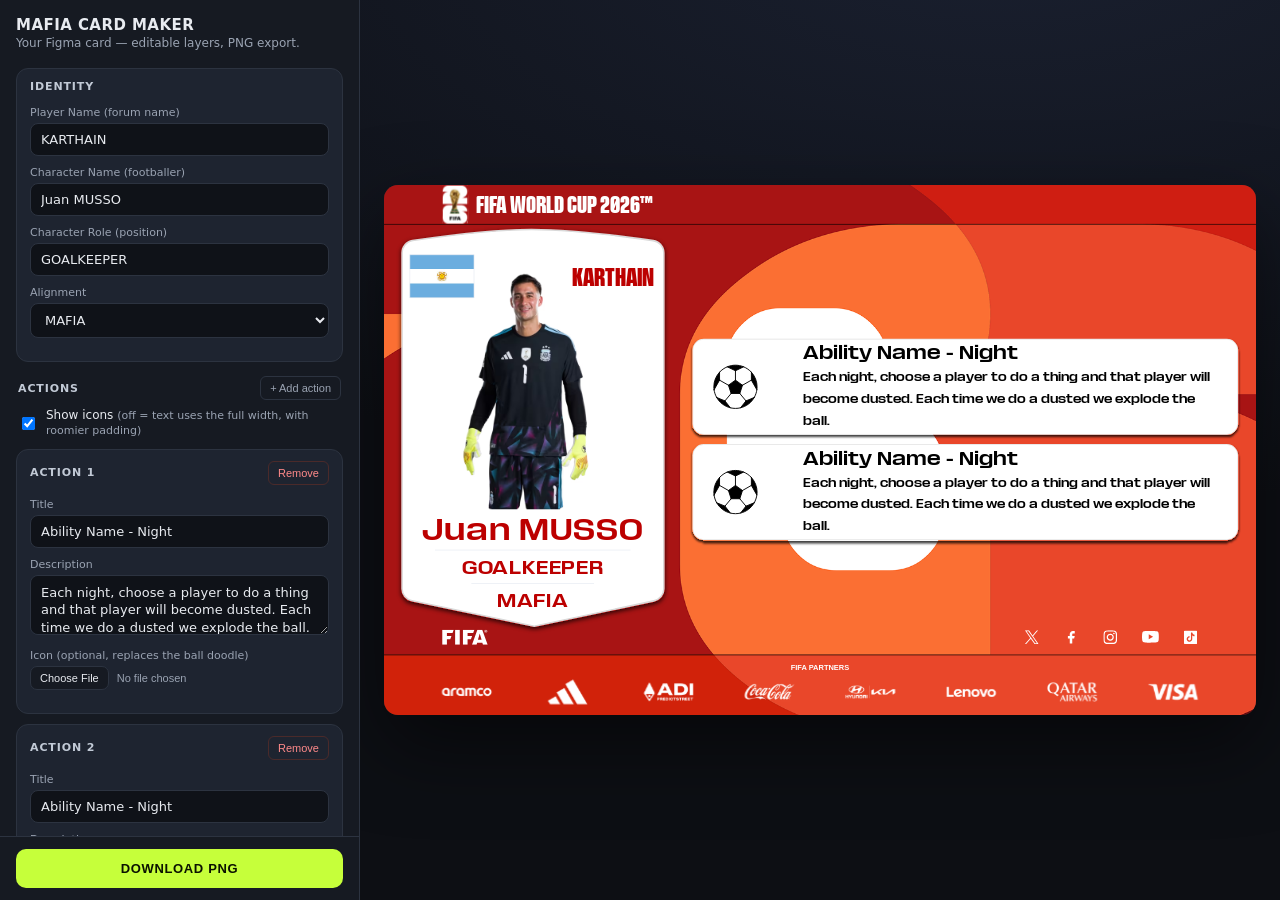
==== cardmaker.html @ c76b9657 "Add a "Show icons" toggle for actions, with roomier no-icon padding Actions can now be switched (all" ====
<!DOCTYPE html>
<html lang="en">
<head>
<meta charset="utf-8">
<meta name="viewport" content="width=device-width, initial-scale=1">
<title>Mafia Card Maker — SVG</title>
<style>
:root{
  --bg:#0d0f14; --panel:#161a22; --panel2:#1e2430; --line:#2c3340;
  --ink:#e8ebf0; --mut:#9aa3b2; --field:#0f1218; --lime:#c6ff3a;
}
*{box-sizing:border-box}
html,body{margin:0;height:100%}
body{background:var(--bg);color:var(--ink);font-family:system-ui,Segoe UI,Roboto,sans-serif;
  display:grid;grid-template-columns:360px 1fr;height:100vh;overflow:hidden}

/* ---- controls ---- */
.controls{background:var(--panel);border-right:1px solid var(--line);display:flex;flex-direction:column;height:100vh;min-height:0}
.cHead{flex:none;padding:16px 16px 8px}
.cHead h2{font-weight:800;font-size:15px;letter-spacing:.03em;text-transform:uppercase;margin:0 0 2px}
.cHead .sub{color:var(--mut);font-size:12px;margin:0}
.cBody{flex:1;min-height:0;overflow-y:auto;padding:10px 16px 18px}
.cFoot{flex:none;padding:12px 16px;border-top:1px solid var(--line);background:var(--panel)}

.grp{border:1px solid var(--line);border-radius:12px;margin:0 0 10px;background:var(--panel2);overflow:hidden}
.grp summary{list-style:none;cursor:pointer;padding:11px 13px;display:flex;align-items:center;justify-content:space-between;
  font-weight:800;font-size:11px;letter-spacing:.08em;text-transform:uppercase;color:#c2cad6;user-select:none}
.grp summary::-webkit-details-marker{display:none}
.grp .gb{padding:2px 13px 13px}
label.f{display:block;margin:0 0 10px}
label.f>span{display:block;font-size:11px;color:var(--mut);margin:0 0 4px}
input[type=text],textarea,select{width:100%;background:var(--field);border:1px solid var(--line);color:var(--ink);
  border-radius:8px;padding:8px 10px;font:inherit;font-size:13px;outline:none}
input:focus,textarea:focus,select:focus{border-color:#4a5568}
textarea{resize:vertical;min-height:60px;line-height:1.35}
input[type=file]{font-size:11px;color:var(--mut);width:100%}
input[type=file]::file-selector-button{background:var(--panel);border:1px solid var(--line);color:var(--ink);
  border-radius:7px;padding:5px 9px;margin-right:8px;cursor:pointer;font-size:11px}
.mini{font-size:11px;color:var(--mut);background:none;border:1px solid var(--line);border-radius:6px;padding:5px 9px;cursor:pointer}
.mini[disabled]{opacity:.45;cursor:default}
.mini.danger{color:#ff8a8a;border-color:#4a2a2a}
.btn{display:block;width:100%;border:0;border-radius:10px;padding:12px;font-weight:800;
  font-size:13px;letter-spacing:.05em;text-transform:uppercase;cursor:pointer;background:var(--lime);color:#0b1200}
.btn:active{transform:translateY(1px)}
.hint{font-size:11px;color:var(--mut);margin:8px 2px 0;line-height:1.4}
.secHead{display:flex;align-items:center;justify-content:space-between;margin:14px 2px 8px;
  font-weight:800;font-size:11px;letter-spacing:.08em;text-transform:uppercase;color:#c2cad6}
.toggleRow{display:flex;align-items:center;gap:8px;margin:0 2px 10px;font-size:12px;color:var(--ink);cursor:pointer}
.toggleRow input{width:auto}
.abcard{border:1px solid var(--line);border-radius:10px;padding:11px;margin:0 0 10px;background:#1a202b}
.abcard b{display:block;font-size:12px;color:#c9d2e0;margin:0 0 8px}

/* ---- stage ---- */
.stageWrap{position:relative;overflow:auto;display:flex;align-items:center;justify-content:center;padding:24px;
  background:radial-gradient(1200px 600px at 70% -10%,#1a2030,transparent),var(--bg)}
#stage{width:100%;max-width:1180px}
#stage svg{width:100%;height:auto;display:block;border-radius:14px;box-shadow:0 30px 80px rgba(0,0,0,.5)}
</style>
</head>
<body>

<div class="controls">
  <div class="cHead">
    <h2>Mafia Card Maker</h2>
    <p class="sub">Your Figma card — editable layers, PNG export.</p>
  </div>
  <div class="cBody">

    <details class="grp" open>
      <summary>Identity</summary>
      <div class="gb">
        <label class="f"><span>Player Name (forum name)</span><input type="text" data-text="Player Name"></label>
        <label class="f"><span>Character Name (footballer)</span><input type="text" data-text="Character Name"></label>
        <label class="f"><span>Character Role (position)</span><input type="text" data-text="Character Role"></label>
        <label class="f"><span>Alignment</span>
          <select id="alignmentSelect" data-text="Player Alignment">
            <option>TOWN</option><option>MAFIA</option><option>THIRD PARTY</option>
          </select>
        </label>
      </div>
    </details>

    <div class="secHead">
      <span>Actions</span>
      <button type="button" class="mini" id="addAbilityBtn">+ Add action</button>
    </div>
    <label class="toggleRow">
      <input type="checkbox" id="showIconsToggle" checked>
      <span>Show icons <span class="hint" style="margin:0">(off = text uses the full width, with roomier padding)</span></span>
    </label>
    <div id="abilitiesControls"></div>

    <details class="grp" open>
      <summary>Images</summary>
      <div class="gb">
        <label class="f"><span>Country</span>
          <select id="countrySelect">
            <option value="">Other (custom)</option>
          </select>
        </label>
        <label class="f"><span>Player (optional autofill)</span>
          <select id="playerSelect">
            <option value="">— Custom / type your own —</option>
          </select>
        </label>
        <label class="f"><span>Character photo</span><input type="file" accept="image/*" data-img="Character Image"></label>
        <label class="f"><span>Flag photo</span><input type="file" accept="image/*" id="flagUpload"></label>
        <p class="hint">Pick a country to set the flag, then optionally pick a player to auto-fill their name, role,
          and photo — everything stays editable after, and uploading a photo always overrides the auto-filled one.
          Pick "Other (custom)" to leave the flag/photo alone and just type your own name/role.</p>
      </div>
    </details>

  </div>
  <div class="cFoot">
    <button class="btn" id="download">Download PNG</button>
  </div>
</div>

<div class="stageWrap">
  <div id="stage"><svg width="1400" height="852" viewBox="0 0 1400 852" fill="none" xmlns="http://www.w3.org/2000/svg" xmlns:xlink="http://www.w3.org/1999/xlink">
<style>
@font-face{font-family:'FWC2026';font-style:normal;font-weight:400;font-display:block;src:url([data-uri]) format('truetype');}
@font-face{font-family:'FWC2026';font-style:normal;font-weight:700;font-display:block;src:url([data-uri]) format('truetype');}
@font-face{font-family:'FWC2026';font-style:normal;font-weight:900;font-display:block;src:url([data-uri]) format('truetype');}
@font-face{font-family:'FWC2026 Normal';font-style:normal;font-weight:900;font-display:block;src:url([data-uri]) format('truetype');}
@font-face{font-family:'FWC2026 Cond';font-style:normal;font-weight:500;font-display:block;src:url([data-uri]) format('truetype');}
@font-face{font-family:'FWC2026 Cond';font-style:normal;font-weight:700;font-display:block;src:url([data-uri]) format('truetype');}
@font-face{font-family:'FWC2026 Cond';font-style:normal;font-weight:900;font-display:block;src:url([data-uri]) format('truetype');}
</style>
<rect width="1400" height="852" fill="#2C2C2C"/>
<g id="Card">
<image id="BG (mafia)" data-name="BG (Mafia).png" x="0" y="0" width="1400" height="853" preserveAspectRatio="xMidYMid slice" xlink:href="[data-uri]"/>
<image id="BG (town)" data-name="BG (Town).png" x="0" y="0" width="1400" height="853" preserveAspectRatio="xMidYMid slice" style="display:none" xlink:href="[data-uri]"/>
<image id="BG (3p)" data-name="BG (3P).png" x="0" y="0" width="1400" height="853" preserveAspectRatio="xMidYMid slice" style="display:none" xlink:href="[data-uri]"/>
<g id="FIFA + Socials Strip">
<g id="Link &#226;&#134;&#146; SVG" clip-path="url(#clip0_0_1)">
<path id="Vector" d="M162.496 718.695C162.783 718.822 163.096 718.886 163.425 718.886C163.754 718.886 164.068 718.822 164.354 718.695C164.646 718.568 164.896 718.398 165.114 718.18C165.331 717.962 165.507 717.707 165.629 717.421C165.751 717.134 165.814 716.821 165.814 716.492C165.814 716.162 165.756 715.849 165.629 715.562C165.501 715.27 165.331 715.021 165.114 714.803C164.896 714.585 164.641 714.416 164.354 714.288C164.068 714.166 163.754 714.102 163.425 714.102C163.096 714.102 162.783 714.161 162.496 714.288C162.204 714.416 161.955 714.585 161.737 714.803C161.519 715.021 161.349 715.276 161.222 715.562C161.094 715.849 161.031 716.162 161.031 716.492C161.031 716.821 161.094 717.129 161.222 717.421C161.349 717.713 161.519 717.962 161.737 718.18C161.955 718.398 162.209 718.568 162.496 718.695ZM164.131 718.281C163.914 718.376 163.675 718.424 163.425 718.424C163.17 718.424 162.937 718.376 162.719 718.281C162.501 718.191 162.31 718.053 162.146 717.883C161.981 717.713 161.854 717.506 161.758 717.272C161.663 717.038 161.615 716.778 161.615 716.502C161.615 716.226 161.663 715.966 161.758 715.732C161.854 715.499 161.981 715.292 162.146 715.122C162.31 714.952 162.501 714.819 162.719 714.724C162.937 714.628 163.17 714.58 163.425 714.58C163.68 714.58 163.914 714.628 164.131 714.724C164.349 714.814 164.54 714.952 164.705 715.122C164.869 715.292 164.997 715.499 165.092 715.732C165.188 715.966 165.236 716.226 165.236 716.502C165.236 716.778 165.188 717.038 165.092 717.272C164.997 717.506 164.869 717.713 164.705 717.883C164.54 718.053 164.349 718.185 164.131 718.281ZM163.51 715.132H162.507V717.84H163.011V716.677H163.314L164.015 717.84H164.53L163.802 716.656C164.025 716.63 164.2 716.566 164.323 716.449C164.445 716.332 164.508 716.157 164.508 715.923C164.508 715.637 164.423 715.435 164.254 715.313C164.084 715.191 163.834 715.132 163.51 715.132ZM163.017 716.29H163.457C163.531 716.29 163.6 716.29 163.67 716.279C163.733 716.269 163.792 716.253 163.845 716.226C163.898 716.2 163.935 716.162 163.967 716.109C163.999 716.056 164.015 715.982 164.015 715.892C164.015 715.812 163.999 715.748 163.967 715.7C163.935 715.653 163.893 715.616 163.839 715.589C163.786 715.562 163.728 715.546 163.664 715.536C163.6 715.525 163.537 715.525 163.468 715.525H163.017V716.29ZM121.63 714.108H114.191V738H121.63V714.108ZM93.5693 714.108V738H101.008V729.372H106.36L108.26 724.148H101.008V719.311H110.018L111.919 714.108H93.5693ZM126.743 738V714.108H145.092L143.196 719.311H134.181V724.148H141.439L139.533 729.372H134.181V738H126.743ZM166.383 738H158.875L157.904 734.793H149.499L148.57 738H141.248L149.95 714.108H157.681L166.383 738ZM156.672 730.2L153.698 720.245L150.826 730.2H156.672Z" fill="white"/>
</g>
<g id="Link &#226;&#134;&#146; SVG_2" clip-path="url(#clip1_0_1)">
<g id="surface1">
<path id="Vector_2" d="M1042.09 724.312L1050.28 715H1048.34L1041.23 723.086L1035.55 715H1029L1037.59 727.227L1029 736.988H1030.94L1038.45 728.453L1044.45 736.988H1051L1042.09 724.312ZM1039.43 727.332L1038.56 726.117L1031.64 716.43H1034.62L1040.21 724.246L1041.08 725.465L1048.34 735.625H1045.36L1039.43 727.332Z" fill="white"/>
</g>
</g>
<g id="Link &#226;&#134;&#146; SVG_3">
<path id="Vector_3" d="M1109 716H1106C1104.67 716 1103.4 716.527 1102.46 717.464C1101.53 718.402 1101 719.674 1101 721V724H1098V728H1101V736H1105V728H1108L1109 724H1105V721C1105 720.735 1105.11 720.48 1105.29 720.293C1105.48 720.105 1105.73 720 1106 720H1109V716Z" fill="white"/>
</g>
<g id="Link &#226;&#134;&#146; SVG_4" clip-path="url(#clip2_0_1)">
<path id="Vector_4" d="M1166 716.981C1168.94 716.981 1169.28 716.992 1170.44 717.045C1171.52 717.094 1172.1 717.273 1172.49 717.424C1172.97 717.6 1173.4 717.881 1173.75 718.247C1174.12 718.602 1174.4 719.034 1174.58 719.513C1174.73 719.901 1174.91 720.483 1174.96 721.556C1175.01 722.716 1175.02 723.063 1175.02 726.001C1175.02 728.938 1175.01 729.285 1174.96 730.446C1174.91 731.518 1174.73 732.101 1174.58 732.488C1174.39 732.962 1174.11 733.393 1173.75 733.753C1173.39 734.112 1172.96 734.393 1172.49 734.576C1172.1 734.726 1171.52 734.905 1170.45 734.954C1169.29 735.007 1168.94 735.019 1166 735.019C1163.06 735.019 1162.72 735.007 1161.56 734.954C1160.48 734.905 1159.9 734.726 1159.51 734.576C1159.04 734.4 1158.6 734.118 1158.25 733.753C1157.88 733.398 1157.6 732.965 1157.42 732.486C1157.27 732.099 1157.1 731.516 1157.05 730.444C1156.99 729.284 1156.98 728.936 1156.98 725.999C1156.98 723.062 1156.99 722.714 1157.05 721.554C1157.1 720.481 1157.27 719.899 1157.42 719.511C1157.6 719.033 1157.88 718.6 1158.25 718.245C1158.6 717.879 1159.04 717.598 1159.51 717.422C1159.9 717.271 1160.48 717.092 1161.56 717.043C1162.72 716.99 1163.06 716.979 1166 716.979L1166 716.981ZM1166 714.997C1163.01 714.997 1162.64 715.01 1161.47 715.063C1160.29 715.117 1159.49 715.304 1158.8 715.576C1158.06 715.852 1157.4 716.285 1156.85 716.845C1156.29 717.395 1155.85 718.06 1155.58 718.794C1155.31 719.493 1155.12 720.294 1155.07 721.464C1155.01 722.635 1155 723.011 1155 725.999C1155 728.986 1155.01 729.361 1155.07 730.534C1155.12 731.708 1155.31 732.505 1155.58 733.204C1155.85 733.937 1156.29 734.602 1156.85 735.152C1157.4 735.712 1158.06 736.145 1158.8 736.421C1159.49 736.693 1160.29 736.879 1161.47 736.932C1162.64 736.986 1163.01 736.999 1166 736.999C1168.99 736.999 1169.36 736.986 1170.54 736.932C1171.71 736.879 1172.51 736.693 1173.2 736.421C1173.94 736.139 1174.6 735.707 1175.15 735.152C1175.71 734.598 1176.14 733.935 1176.42 733.204C1176.69 732.505 1176.88 731.704 1176.93 730.533C1176.99 729.363 1177 728.986 1177 725.998C1177 723.01 1176.99 722.636 1176.93 721.463C1176.88 720.289 1176.69 719.493 1176.42 718.794C1176.15 718.06 1175.71 717.395 1175.15 716.846C1174.6 716.286 1173.94 715.853 1173.2 715.576C1172.51 715.304 1171.71 715.118 1170.53 715.065C1169.36 715.012 1168.99 714.999 1166 714.999L1166 714.997Z" fill="white"/>
<path id="Vector_5" d="M1166 720.351C1164.88 720.351 1163.79 720.682 1162.86 721.303C1161.93 721.924 1161.21 722.806 1160.78 723.838C1160.35 724.87 1160.24 726.006 1160.46 727.102C1160.68 728.197 1161.22 729.204 1162.01 729.994C1162.8 730.784 1163.8 731.321 1164.9 731.54C1165.99 731.757 1167.13 731.646 1168.16 731.218C1169.19 730.791 1170.08 730.067 1170.7 729.138C1171.32 728.209 1171.65 727.117 1171.65 726C1171.65 725.258 1171.5 724.523 1171.22 723.838C1170.93 723.153 1170.52 722.53 1169.99 722.005C1169.47 721.481 1168.85 721.065 1168.16 720.781C1167.48 720.497 1166.74 720.351 1166 720.351ZM1166 729.667C1165.27 729.667 1164.56 729.452 1163.96 729.049C1163.36 728.646 1162.89 728.073 1162.61 727.403C1162.33 726.733 1162.26 725.996 1162.4 725.284C1162.54 724.572 1162.89 723.919 1163.41 723.406C1163.92 722.893 1164.57 722.544 1165.28 722.402C1166 722.261 1166.73 722.333 1167.4 722.611C1168.07 722.889 1168.65 723.359 1169.05 723.962C1169.45 724.565 1169.67 725.274 1169.67 726C1169.67 726.972 1169.28 727.905 1168.59 728.593C1167.91 729.281 1166.97 729.667 1166 729.667Z" fill="white"/>
<path id="Vector_6" d="M1171.87 721.447C1172.6 721.447 1173.19 720.856 1173.19 720.127C1173.19 719.398 1172.6 718.807 1171.87 718.807C1171.14 718.807 1170.55 719.398 1170.55 720.127C1170.55 720.856 1171.14 721.447 1171.87 721.447Z" fill="white"/>
</g>
<g id="Link &#226;&#134;&#146; SVG_5">
<path id="Vector_7" d="M1230.59 715.873H1230.74C1232.12 715.878 1239.15 715.929 1241.05 716.439C1241.62 716.594 1242.14 716.897 1242.56 717.318C1242.98 717.738 1243.28 718.261 1243.43 718.835C1243.61 719.476 1243.72 720.325 1243.81 721.201L1243.82 721.376L1243.86 721.815L1243.87 721.991C1243.98 723.533 1244 724.977 1244 725.293V725.42C1244 725.747 1243.98 727.289 1243.86 728.896L1243.85 729.073L1243.83 729.248C1243.75 730.214 1243.62 731.172 1243.43 731.878C1243.28 732.451 1242.98 732.975 1242.56 733.395C1242.14 733.816 1241.62 734.119 1241.05 734.274C1239.09 734.8 1231.65 734.837 1230.62 734.839H1230.38C1229.86 734.839 1227.7 734.829 1225.44 734.751L1225.15 734.741L1225.01 734.735L1224.72 734.723L1224.43 734.711C1222.56 734.628 1220.77 734.495 1219.95 734.272C1219.38 734.117 1218.85 733.814 1218.44 733.394C1218.02 732.974 1217.72 732.451 1217.56 731.878C1217.37 731.174 1217.25 730.214 1217.17 729.248L1217.15 729.071L1217.14 728.896C1217.06 727.752 1217.01 726.606 1217 725.46V725.252C1217 724.89 1217.02 723.636 1217.11 722.252L1217.12 722.078L1217.12 721.991L1217.14 721.815L1217.18 721.376L1217.19 721.201C1217.27 720.325 1217.39 719.474 1217.56 718.835C1217.72 718.261 1218.02 717.738 1218.44 717.317C1218.86 716.897 1219.38 716.594 1219.95 716.439C1220.77 716.219 1222.56 716.084 1224.43 716L1224.72 715.988L1225.01 715.978L1225.15 715.973L1225.44 715.961C1227.05 715.909 1228.65 715.881 1230.26 715.875H1230.59V715.873ZM1227.8 721.29V729.421L1234.81 725.357L1227.8 721.29Z" fill="white"/>
</g>
<g id="Link &#226;&#134;&#146; SVG_6" clip-path="url(#clip3_0_1)">
<g id="Clip path group">
<mask id="mask0_0_1" style="mask-type:luminance" maskUnits="userSpaceOnUse" x="1284" y="715" width="22" height="22">
<g id="clip0_509_3537">
<path id="Vector_8" d="M1306 715H1284V737H1306V715Z" fill="white"/>
</g>
</mask>
<g mask="url(#mask0_0_1)">
<g id="Group">
<path id="Vector_9" d="M1303.38 715H1286.62C1285.17 715 1284 716.175 1284 717.619V734.381C1284 735.825 1285.17 737 1286.62 737H1303.38C1304.83 737 1306 735.825 1306 734.381V717.619C1306 716.175 1304.83 715 1303.38 715ZM1301.29 724.598C1301.17 724.609 1301.05 724.616 1300.93 724.616C1300.28 724.616 1299.63 724.454 1299.06 724.144C1298.49 723.834 1298 723.387 1297.64 722.841V728.885C1297.64 729.768 1297.38 730.632 1296.89 731.366C1296.4 732.101 1295.7 732.673 1294.89 733.011C1294.07 733.349 1293.17 733.438 1292.31 733.265C1291.44 733.093 1290.64 732.668 1290.02 732.043C1289.39 731.418 1288.97 730.622 1288.8 729.756C1288.62 728.89 1288.71 727.991 1289.05 727.175C1289.39 726.359 1289.96 725.662 1290.7 725.171C1291.43 724.68 1292.29 724.418 1293.18 724.418C1293.27 724.418 1293.36 724.426 1293.45 724.432V726.633C1293.36 726.622 1293.27 726.606 1293.18 726.606C1292.57 726.606 1291.99 726.846 1291.57 727.273C1291.14 727.701 1290.9 728.281 1290.9 728.885C1290.9 729.49 1291.14 730.07 1291.57 730.497C1291.99 730.925 1292.57 731.165 1293.18 731.165C1294.44 731.165 1295.55 730.173 1295.55 728.913L1295.57 718.65H1297.68C1297.77 719.565 1298.19 720.417 1298.85 721.057C1299.51 721.697 1300.37 722.084 1301.29 722.152V724.598" fill="white"/>
</g>
</g>
</g>
</g>
</g>
<rect id="Separator" y="754" width="1400" height="1" fill="black"/>
<g id="Partners Strip">
<text id="Heading 3 &#226;&#134;&#146; FIFA Partners" fill="white" style="white-space: pre" xml:space="preserve" font-family="Arial" font-size="12" font-weight="bold" letter-spacing="0em"><tspan x="652.967" y="778.16">FIFA PARTNERS</tspan></text>
<g id="Frame 1">
<g id="Link &#226;&#134;&#146; aramco logo, links to partner page">
<rect width="100" height="50" transform="translate(83 789)" fill="url(#pattern1_0_1)"/>
</g>
<g id="Link &#226;&#134;&#146; adidas logo, links to partner page">
<rect width="100" height="50" transform="translate(245 789)" fill="url(#pattern2_0_1)"/>
</g>
<g id="Link &#226;&#134;&#146; ADI, link to partner page">
<rect width="100" height="50" transform="translate(407 789)" fill="url(#pattern3_0_1)"/>
</g>
<g id="Link &#226;&#134;&#146; Coca-Cola logo, links to partner page">
<rect width="100" height="50" transform="translate(569 789)" fill="url(#pattern4_0_1)"/>
</g>
<g id="Link &#226;&#134;&#146; Hyundai/Kia logo, links to partner page">
<rect width="100" height="50" transform="translate(731 789)" fill="url(#pattern5_0_1)"/>
</g>
<g id="Link &#226;&#134;&#146; Lenovo logo, links to partner page">
<rect width="100" height="50" transform="translate(893 789)" fill="url(#pattern6_0_1)"/>
</g>
<g id="Link &#226;&#134;&#146; Qatar Airways logo, links to partner page">
<rect width="100" height="50" transform="translate(1055 789)" fill="url(#pattern7_0_1)"/>
</g>
<g id="Link &#226;&#134;&#146; Visa logo, links to partner page">
<rect width="100" height="50" transform="translate(1217 789)" fill="url(#pattern8_0_1)"/>
</g>
</g>
</g>
<rect id="Top Separator" y="62.5" width="1400" height="1" fill="black"/>
<g id="Logo + Text">
<g id="Logo">
<rect width="41" height="61" transform="translate(94 1)" fill="url(#pattern9_0_1)"/>
</g>
<text id="FIFA World Cup 2026&#226;&#132;&#162;" fill="white" style="white-space: pre" xml:space="preserve" font-family="FWC2026" font-size="40" font-weight="bold" letter-spacing="0em"><tspan x="147" y="45.1">FIFA WORLD CUP 2026&#x2122;</tspan></text>
</g>
<g id="Card Info">
<g id="Character Data Container" filter="url(#filter0_d_0_1)">
<path id="Background" d="M29 108.644C29 98.9168 36.1496 90.7111 45.9789 89.2674C84.0556 83.6748 173.877 71.5418 236.62 71.497C301.082 71.4509 393.455 83.7114 432.234 89.307C442.09 90.7291 449.276 98.9461 449.276 108.694V108.974V109.255V109.538V109.823V110.109V110.398V110.689V110.981V111.276V111.572V111.87V112.17V112.472V112.775V113.081V113.388V113.697V114.008V114.321V114.635V114.952V115.27V115.59V115.912V116.235V116.561V116.888V117.217V117.548V117.88V118.214V118.55V118.888V119.227V119.568V119.911V120.256V120.602V120.95V121.3V121.651V122.004V122.359V122.715V123.074V123.433V123.795V124.158V124.523V124.889V125.257V125.627V125.998V126.371V126.746V127.122V127.5V127.879V128.26V128.642V129.027V129.412V129.8V130.188V130.579V130.971V131.364V131.76V132.156V132.554V132.954V133.355V133.758V134.162V134.568V134.975V135.384V135.794V136.206V136.619V137.034V137.45V137.867V138.286V138.707V139.129V139.552V139.977V140.403V140.831V141.26V141.691V142.123V142.556V142.991V143.427V143.864V144.303V144.743V145.185V145.628V146.072V146.518V146.965V147.413V147.863V148.314V148.766V149.22V149.675V150.131V150.589V151.048V151.508V151.969V152.432V152.896V153.361V153.828V154.296V154.765V155.235V155.706V156.179V156.653V157.128V157.605V158.082V158.561V159.041V159.522V160.005V160.488V160.973V161.459V161.946V162.435V162.924V163.415V163.906V164.399V164.893V165.388V165.885V166.382V166.88V167.38V167.881V168.382V168.885V169.389V169.894V170.4V170.908V171.416V171.925V172.435V172.947V173.459V173.973V174.487V175.003V175.519V176.037V176.555V177.075V177.595V178.117V178.639V179.163V179.687V180.213V180.739V181.266V181.795V182.324V182.854V183.385V183.917V184.45V184.984V185.519V186.054V186.591V187.128V187.667V188.206V188.746V189.287V189.829V190.372V190.915V191.46V192.005V192.551V193.098V193.646V194.194V194.744V195.294V195.845V196.397V196.949V197.503V198.057V198.612V199.167V199.724V200.281V200.839V201.398V201.957V202.518V203.079V203.64V204.203V204.766V205.33V205.894V206.46V207.025V207.592V208.159V208.727V209.295V209.865V210.436V211.005V211.577V212.15V212.722V213.295V213.869V214.443V215.018V215.594V216.17V216.747V217.324V217.903V218.481V219.06V219.64V220.22V220.801V221.383V221.965V222.547V223.13V223.714V224.298V224.882V225.468V226.053V226.64V227.226V227.813V228.401V228.989V229.577V230.167V230.756V231.347V231.937V232.528V233.119V233.711V234.303V234.896V235.489V236.083V236.676V237.271V237.865V238.46V239.056V239.652V240.248V240.845V241.441V242.039V242.637V243.235V243.833V244.432V245.03V245.63V246.23V246.83V247.43V248.03V248.631V249.233V249.834V250.437V251.038V251.64V252.243V252.846V253.448V254.052V254.656V255.26V255.864V256.468V257.072V257.677V258.282V258.888V259.493V260.098V260.703V261.31V261.915V262.522V263.128V263.735V264.341V264.948V265.555V266.163V266.769V267.377V267.984V268.591V269.199V269.807V270.415V271.023V271.631V272.239V272.848V273.456V274.064V274.673V275.281V275.89V276.498V277.107V277.715V278.325V278.932V279.542V280.151V280.759V281.368V281.976V282.585V283.194V283.802V284.411V285.019V285.629V286.236V286.844V287.454V288.062V288.669V289.277V289.887V290.494V291.102V291.71V292.317V292.925V293.533V294.139V294.747V295.354V295.962V296.568V297.175V297.781V298.388V298.993V299.6V300.205V300.812V301.417V302.022V302.627V303.231V303.836V304.44V305.044V305.648V306.252V306.856V307.46V308.063V308.665V309.268V309.87V310.472V311.074V311.676V312.277V312.877V313.478V314.078V314.678V315.278V315.877V316.475V317.074V317.672V318.271V318.868V319.466V320.062V320.659V321.255V321.851V322.446V323.042V323.636V324.23V324.824V325.418V326.01V326.603V327.195V327.787V328.378V328.968V329.559V330.15V330.739V331.327V331.916V332.504V333.091V333.679V334.266V334.851V335.437V336.022V336.606V337.19V337.774V338.357V338.94V339.521V340.103V340.684V341.264V341.843V342.423V343V343.579V344.156V344.733V345.309V345.885V346.46V347.034V347.608V348.18V348.754V349.324V349.896V350.466V351.037V351.605V352.174V352.741V353.309V353.875V354.442V355.006V355.57V356.134V356.697V357.26V357.822V358.382V358.942V359.501V360.06V360.617V361.175V361.731V362.286V362.841V363.396V363.948V364.502V365.053V365.604V366.153V366.703V367.251V367.8V368.345V368.892V369.437V369.981V370.524V371.067V371.609V372.149V372.689V373.228V373.766V374.304V374.84V375.375V375.91V376.444V376.977V377.509V378.04V378.574V379.109V379.645V380.183V380.721V381.26V381.8V382.34V382.882V383.425V383.968V384.512V385.058V385.604V386.151V386.699V387.247V387.797V388.348V388.899V389.451V390.003V390.558V391.112V391.668V392.224V392.781V393.338V393.897V394.456V395.016V395.578V396.139V396.701V397.265V397.828V398.393V398.959V399.524V400.091V400.658V401.228V401.796V402.365V402.936V403.507V404.079V404.651V405.225V405.798V406.373V406.948V407.524V408.1V408.676V409.255V409.832V410.411V410.991V411.571V412.151V412.733V413.315V413.898V414.481V415.064V415.649V416.233V416.818V417.405V417.991V418.579V419.165V419.753V420.343V420.931V421.521V422.111V422.701V423.293V423.884V424.476V425.069V425.663V426.256V426.849V427.444V428.039V428.635V429.231V429.827V430.423V431.02V431.617V432.216V432.815V433.413V434.012V434.612V435.212V435.812V436.412V437.013V437.614V438.217V438.818V439.421V440.023V440.627V441.23V441.834V442.438V443.043V443.647V444.252V444.857V445.463V446.069V446.674V447.281V447.888V448.494V449.102V449.709V450.317V450.924V451.532V452.142V452.749V453.359V453.968V454.576V455.186V455.796V456.405V457.015V457.625V458.235V458.846V459.456V460.067V460.677V461.289V461.9V462.512V463.122V463.734V464.346V464.958V465.57V466.182V466.793V467.405V468.017V468.63V469.242V469.854V470.467V471.079V471.692V472.304V472.917V473.529V474.142V474.754V475.368V475.981V476.593V477.206V477.818V478.431V479.043V479.656V480.268V480.881V481.493V482.106V482.718V483.33V483.943V484.555V485.167V485.779V486.391V487.002V487.614V488.225V488.837V489.447V490.059V490.67V491.282V491.892V492.503V493.113V493.722V494.333V494.944V495.553V496.162V496.771V497.38V497.99V498.599V499.207V499.816V500.424V501.032V501.64V502.246V502.854V503.461V504.067V504.674V505.279V505.886V506.491V507.096V507.701V508.305V508.911V509.515V510.118V510.721V511.325V511.928V512.53V513.132V513.734V514.335V514.937V515.537V516.137V516.737V517.336V517.935V518.534V519.132V519.731V520.328V520.926V521.522V522.118V522.714V523.31V523.904V524.499V525.092V525.687V526.279V526.872V527.464V528.056V528.647V529.238V529.828V530.418V531.007V531.595V532.183V532.771V533.358V533.944V534.53V535.115V535.701V536.285V536.869V537.451V538.034V538.616V539.197V539.778V540.359V540.937V541.517V542.095V542.672V543.25V543.826V544.402V544.977V545.552V546.125V546.698V547.271V547.843V548.414V548.984V549.554V550.122V550.692V551.258V551.825V552.392V552.956V553.522V554.086V554.649V555.21V555.773V556.333V556.894V557.453V558.011V558.569V559.127V559.683V560.238V560.793V561.346V561.899V562.451V563.003V563.553V564.102V564.652V565.199V565.746V566.293V566.837V567.382V567.926V568.469V569.011V569.551V570.091V570.63V571.168V571.706V572.242V572.777V573.311V573.845V574.377V574.908V575.439V575.969V576.497V577.026V577.552V578.077V578.602V579.126V579.648V580.17V580.691V581.211V581.729V582.247V582.763V583.278V583.794V584.306V584.819V585.33V585.84V586.348V586.857V587.364V587.87V588.375V588.878V589.38V589.882V590.381V590.88V591.378V591.875V592.37V592.866V593.358V593.851V594.342V594.831V595.32V595.807V596.293V596.779V597.263V597.745V598.227V598.706V599.186V599.664V600.139V600.615V601.089V601.562V602.033V602.503V602.972V603.44V603.906V604.371V604.834V605.297V605.757V606.218V606.677V607.134V607.589V608.043V608.496V608.948V609.4V609.849V610.296V610.742V611.188V611.63V612.072V612.513V612.953V613.391V613.827V614.263V614.696V615.129V615.559V615.988V616.416V616.843V617.268V617.692V618.114V618.534V618.954V619.371V619.788V620.203V620.616V621.028V621.437V621.846V622.253V622.658V623.063V623.465V623.866V624.266V624.663V625.059V625.454V625.847V626.239V626.629V627.018V627.405V627.79V628.173V628.556V628.936V629.315V629.691V630.067V630.44V630.812V631.183V631.551V631.918V632.284V632.648V633.01V633.371V633.729V634.086V634.441V634.795V635.147V635.497V635.845V636.192V636.538V636.881V637.223V637.562V637.899V638.236V638.571V638.903V639.234V639.563V639.89V640.216V640.539V640.861V641.181V641.499V641.816V642.129V642.442V642.753V643.062V643.369V643.675V643.978V644.279V644.578V644.876V645.173V645.466V645.758V646.048V646.336V646.623V646.907V647.189V647.469V647.748V648.024V648.3C449.276 657.642 442.611 665.713 433.263 667.7L241.272 708.503L45.0956 667.644C35.7083 665.689 29 657.605 29 648.231V378.04V108.644Z" fill="white" stroke="#D9D9D9" stroke-width="2.48205"/>
<g id="Character Data">
<g id="Flag - Character Image - Player Name">
<g id="Flag Image">
<rect x="41.5166" y="112.098" width="103" height="69" fill="url(#pattern10_0_1)"/>
<rect x="41.5166" y="112.098" width="103" height="69" stroke="#E4E8F0"/>
</g>
<g id="Character Image">
<rect width="395.458" height="409" transform="translate(41.0166 111.598)" fill="url(#pattern11_0_1)"/>
<text id="Player Name" fill="#BC0000" style="white-space: pre" xml:space="preserve" font-family="FWC2026" font-size="44" font-weight="bold" letter-spacing="0em"><tspan x="301.465" y="162.46">KARTHAIN</tspan></text>
</g>
</g>
<g id="Role Info">
<text id="Character Name" fill="#BC0000" style="white-space: pre" xml:space="preserve" font-family="FWC2026" font-size="50" letter-spacing="0.03em"><tspan x="61.1216" y="569.598">Juan MUSSO</tspan></text>
<rect id="Horizontal Divider" x="81.7456" y="585.598" width="314" height="1" fill="#E4E8F0"/>
<text id="Character Role" fill="#BC0000" style="white-space: pre" xml:space="preserve" font-family="FWC2026" font-size="32" letter-spacing="0.04em"><tspan x="124.392" y="623.978">GOALKEEPER</tspan></text>
<rect id="Horizontal Divider_2" x="140.246" y="639.598" width="197" height="1" fill="#E4E8F0"/>
<text id="Player Alignment" fill="#BC0000" style="white-space: pre" xml:space="preserve" font-family="FWC2026" font-size="32" letter-spacing="0.04em"><tspan x="182.342" y="677.978">MAFIA</tspan></text>
</g>
</g>
</g>
<g id="Abilities">
<g id="Ability 1" filter="url(#filter1_d_0_1)">
<g clip-path="url(#clip4_0_1)">
<rect x="495.275" y="228.5" width="876" height="154" rx="18" fill="white"/>
<g id="Ability Image">
<g id="proicons:soccer">
<g id="Group_2">
<path id="Vector_10" d="M575.525 302.976L564.275 294.801L553.025 302.976L557.323 316.199H571.228L575.525 302.976ZM598.963 305.5C598.963 296.462 595.509 288.235 589.85 282.062V294.801L598.629 310.326C598.852 308.746 598.963 307.137 598.963 305.5ZM577.4 273.381C573.235 271.677 568.776 270.804 564.275 270.812C559.629 270.812 555.2 271.724 551.15 273.381L564.275 279.719L577.4 273.381ZM538.7 282.062C532.829 288.454 529.576 296.821 529.588 305.5C529.588 307.14 529.699 308.747 529.922 310.322L538.704 294.797L538.7 282.062ZM547.4 328.116L534.133 322.675C536.482 326.791 539.649 330.384 543.437 333.232C547.226 336.079 551.557 338.122 556.164 339.235L547.4 328.116ZM572.387 339.235C576.994 338.122 581.325 336.079 585.114 333.232C588.902 330.384 592.069 326.791 594.418 322.675L581.15 328.116L572.387 339.235Z" fill="black"/>
<path id="Vector_11" d="M564.275 294.801V279.719M564.275 294.801L575.525 302.976M564.275 294.801L553.025 302.976M564.275 279.719L551.15 273.385M564.275 279.719L577.4 273.385C573.235 271.68 568.776 270.806 564.275 270.812C559.629 270.812 555.2 271.724 551.15 273.381C546.413 275.326 542.163 278.29 538.7 282.062M575.525 302.976L571.228 316.199M575.525 302.976L589.847 294.797L598.629 310.322C598.852 308.747 598.963 307.14 598.963 305.5C598.975 296.821 595.722 288.454 589.85 282.062M553.025 302.976L557.323 316.199M553.025 302.976L538.7 294.797M571.228 316.199L581.15 328.116M571.228 316.199H557.323M581.15 328.116L572.387 339.235C576.994 338.122 581.325 336.079 585.114 333.232C588.902 330.384 592.069 326.791 594.418 322.675M581.15 328.116L594.418 322.675M557.323 316.199L547.4 328.116M547.4 328.116L556.164 339.235M547.4 328.116L534.133 322.671M577.4 273.381C582.137 275.326 586.388 278.29 589.85 282.062M589.85 282.062V294.801M538.7 282.062C532.829 288.454 529.576 296.821 529.588 305.5C529.588 307.14 529.699 308.747 529.922 310.322M538.7 282.062V294.801M529.922 310.322C530.527 314.67 531.956 318.859 534.133 322.671M529.922 310.322L538.704 294.797M534.133 322.671C536.482 326.788 539.649 330.38 543.437 333.228C547.226 336.076 551.557 338.122 556.164 339.235C558.821 339.869 561.544 340.189 564.275 340.187C567.006 340.188 569.727 339.869 572.383 339.235M594.418 322.675C596.595 318.863 598.024 314.667 598.629 310.319" stroke="black" stroke-width="1.5" stroke-linecap="round" stroke-linejoin="round"/>
</g>
</g>
</g>
<g id="Ability Info">
<text id="Ability Name - Night" fill="black" style="white-space: pre" xml:space="preserve" font-family="FWC2026" font-size="32" letter-spacing="0em"><tspan x="673.275" y="261.38">Ability Name - Night</tspan></text>
<text id="Ability Description" fill="black" style="white-space: pre" xml:space="preserve" font-family="FWC2026" font-size="19.8" letter-spacing="0em"><tspan x="673.275" y="296.732">Each night, choose a player to do a thing and that player will </tspan><tspan x="673.275" y="331.732">become dusted. Each time we do a dusted we explode the ball. </tspan></text>
</g>
</g>
<rect x="495.775" y="229" width="875" height="153" rx="17.5" stroke="#D9D9D9"/>
</g>
</g>
</g>
</g>
<defs>
<pattern id="pattern1_0_1" patternContentUnits="objectBoundingBox" width="1" height="1">
<use xlink:href="#image1_0_1" transform="matrix(0.0025 0 0 0.005 0.0525 0)"/>
</pattern>
<pattern id="pattern2_0_1" patternContentUnits="objectBoundingBox" width="1" height="1">
<use xlink:href="#image2_0_1" transform="matrix(0.0025 0 0 0.005 0.0525 0)"/>
</pattern>
<pattern id="pattern3_0_1" patternContentUnits="objectBoundingBox" width="1" height="1">
<use xlink:href="#image3_0_1" transform="matrix(0.0025 0 0 0.005 0.05375 0)"/>
</pattern>
<pattern id="pattern4_0_1" patternContentUnits="objectBoundingBox" width="1" height="1">
<use xlink:href="#image4_0_1" transform="matrix(0.0025 0 0 0.005 0.0525 0)"/>
</pattern>
<pattern id="pattern5_0_1" patternContentUnits="objectBoundingBox" width="1" height="1">
<use xlink:href="#image5_0_1" transform="matrix(0.0025 0 0 0.005 0.0525 0)"/>
</pattern>
<pattern id="pattern6_0_1" patternContentUnits="objectBoundingBox" width="1" height="1">
<use xlink:href="#image6_0_1" transform="matrix(0.0025 0 0 0.005 0.05375 0)"/>
</pattern>
<pattern id="pattern7_0_1" patternContentUnits="objectBoundingBox" width="1" height="1">
<use xlink:href="#image7_0_1" transform="matrix(0.0025 0 0 0.005 0.0525 0)"/>
</pattern>
<pattern id="pattern8_0_1" patternContentUnits="objectBoundingBox" width="1" height="1">
<use xlink:href="#image8_0_1" transform="matrix(0.0025 0 0 0.005 0.0525 0)"/>
</pattern>
<pattern id="pattern9_0_1" patternContentUnits="objectBoundingBox" width="1" height="1">
<use xlink:href="#image9_0_1" transform="scale(0.00636943 0.00425425)"/>
</pattern>
<filter id="filter0_d_0_1" x="20.7588" y="67.2558" width="436.758" height="653.516" filterUnits="userSpaceOnUse" color-interpolation-filters="sRGB">
<feFlood flood-opacity="0" result="BackgroundImageFix"/>
<feColorMatrix in="SourceAlpha" type="matrix" values="0 0 0 0 0 0 0 0 0 0 0 0 0 0 0 0 0 0 127 0" result="hardAlpha"/>
<feOffset dy="4"/>
<feGaussianBlur stdDeviation="3.5"/>
<feComposite in2="hardAlpha" operator="out"/>
<feColorMatrix type="matrix" values="0 0 0 0 0 0 0 0 0 0 0 0 0 0 0 0 0 0 0.7 0"/>
<feBlend mode="normal" in2="BackgroundImageFix" result="effect1_dropShadow_0_1"/>
<feBlend mode="normal" in="SourceGraphic" in2="effect1_dropShadow_0_1" result="shape"/>
</filter>
<pattern id="pattern10_0_1" patternContentUnits="objectBoundingBox" width="1" height="1">
<use xlink:href="#image10_0_1" transform="matrix(0.00405624 0 0 0.00598802 -0.00702997 0)"/>
</pattern>
<pattern id="pattern11_0_1" patternContentUnits="objectBoundingBox" width="1" height="1">
<use xlink:href="#image11_0_1" transform="matrix(0.00182579 0 0 0.00184932 -0.0845629 -0.0927817)"/>
</pattern>
<filter id="filter1_d_0_1" x="491.275" y="228.5" width="884" height="162" filterUnits="userSpaceOnUse" color-interpolation-filters="sRGB">
<feFlood flood-opacity="0" result="BackgroundImageFix"/>
<feColorMatrix in="SourceAlpha" type="matrix" values="0 0 0 0 0 0 0 0 0 0 0 0 0 0 0 0 0 0 127 0" result="hardAlpha"/>
<feOffset dy="4"/>
<feGaussianBlur stdDeviation="2"/>
<feComposite in2="hardAlpha" operator="out"/>
<feColorMatrix type="matrix" values="0 0 0 0 0 0 0 0 0 0 0 0 0 0 0 0 0 0 0.75 0"/>
<feBlend mode="normal" in2="BackgroundImageFix" result="effect1_dropShadow_0_1"/>
<feBlend mode="normal" in="SourceGraphic" in2="effect1_dropShadow_0_1" result="shape"/>
</filter>
<clipPath id="clip0_0_1">
<rect width="98" height="24" fill="white" transform="translate(81 714)"/>
</clipPath>
<clipPath id="clip1_0_1">
<rect width="22" height="22" fill="white" transform="translate(1029 715)"/>
</clipPath>
<clipPath id="clip2_0_1">
<rect width="22" height="22" fill="white" transform="translate(1155 715)"/>
</clipPath>
<clipPath id="clip3_0_1">
<rect width="22" height="22" fill="white" transform="translate(1284 715)"/>
</clipPath>
<clipPath id="clip4_0_1">
<rect x="495.275" y="228.5" width="876" height="154" rx="18" fill="white"/>
</clipPath>
<image id="image1_0_1" width="358" height="200" preserveAspectRatio="none" xlink:href="[data-uri]"/>
<image id="image2_0_1" width="358" height="200" preserveAspectRatio="none" xlink:href="[data-uri]"/>
<image id="image3_0_1" width="357" height="200" preserveAspectRatio="none" xlink:href="[data-uri]"/>
<image id="image4_0_1" width="358" height="200" preserveAspectRatio="none" xlink:href="[data-uri]"/>
<image id="image5_0_1" width="358" height="200" preserveAspectRatio="none" xlink:href="[data-uri]"/>
<image id="image6_0_1" width="357" height="200" preserveAspectRatio="none" xlink:href="[data-uri]"/>
<image id="image7_0_1" width="358" height="200" preserveAspectRatio="none" xlink:href="[data-uri]"/>
<image id="image8_0_1" width="358" height="200" preserveAspectRatio="none" xlink:href="[data-uri]"/>
<image id="image9_0_1" width="157" height="235" preserveAspectRatio="none" xlink:href="[data-uri]"/>
<image id="image10_0_1" width="250" height="167" preserveAspectRatio="none" xlink:href="[data-uri]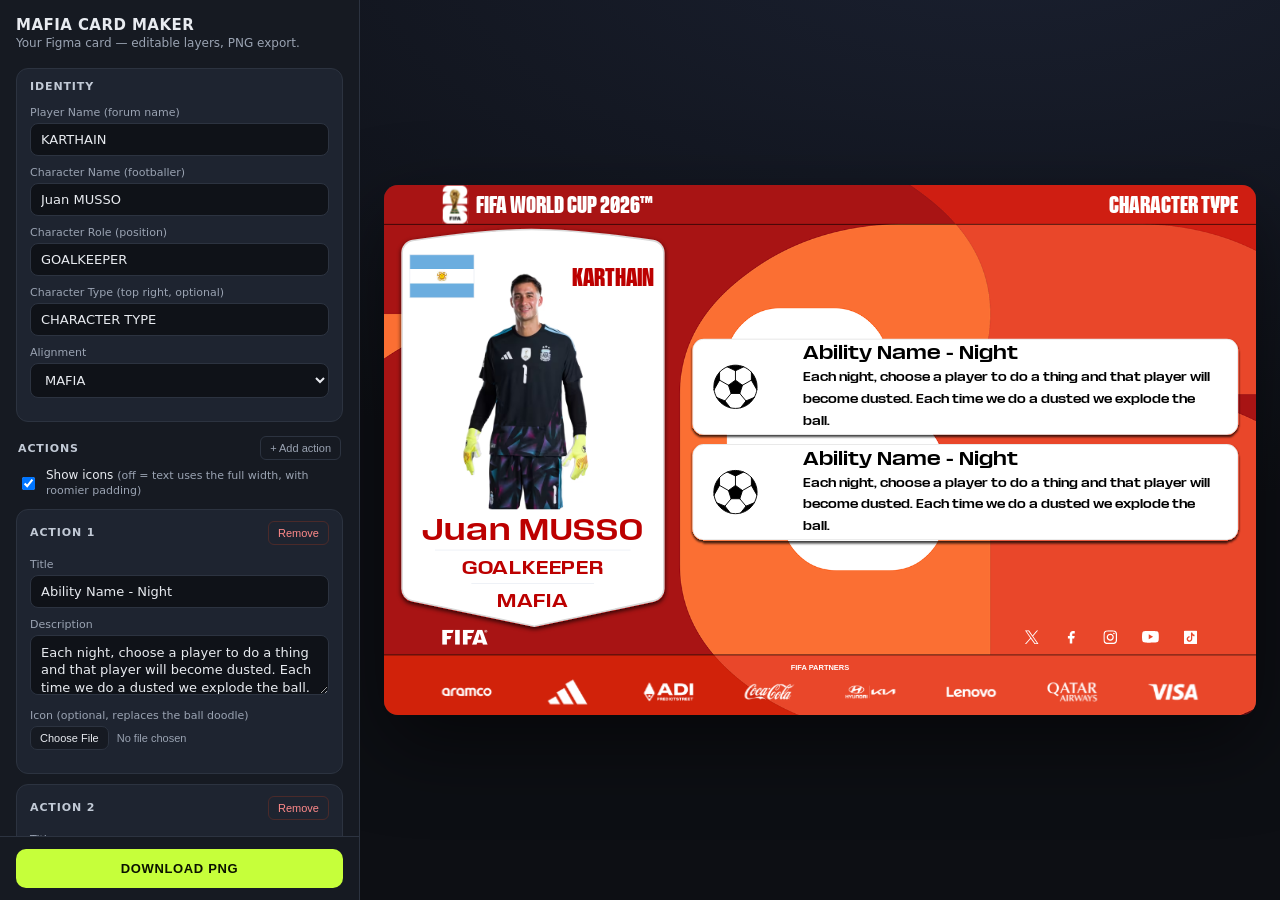
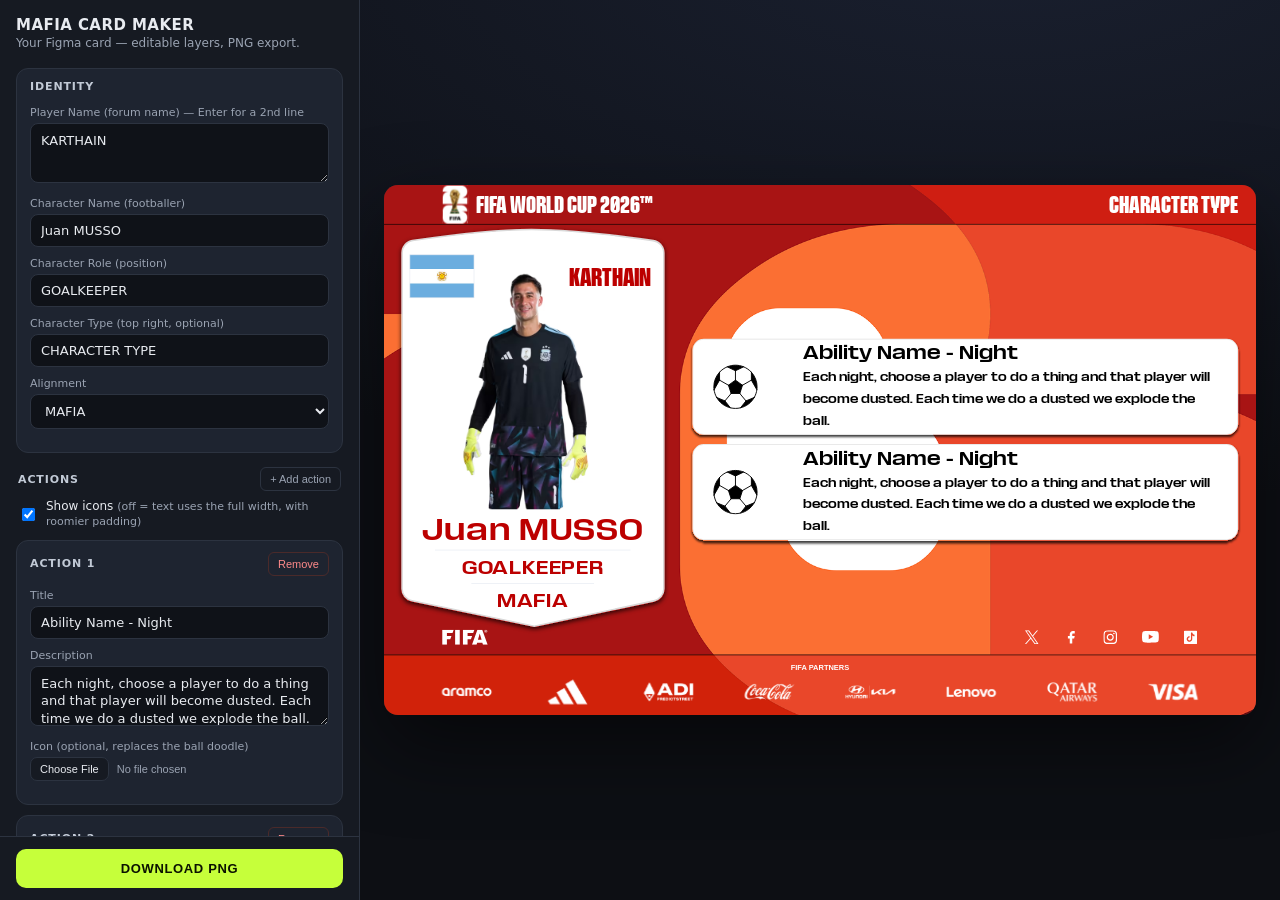
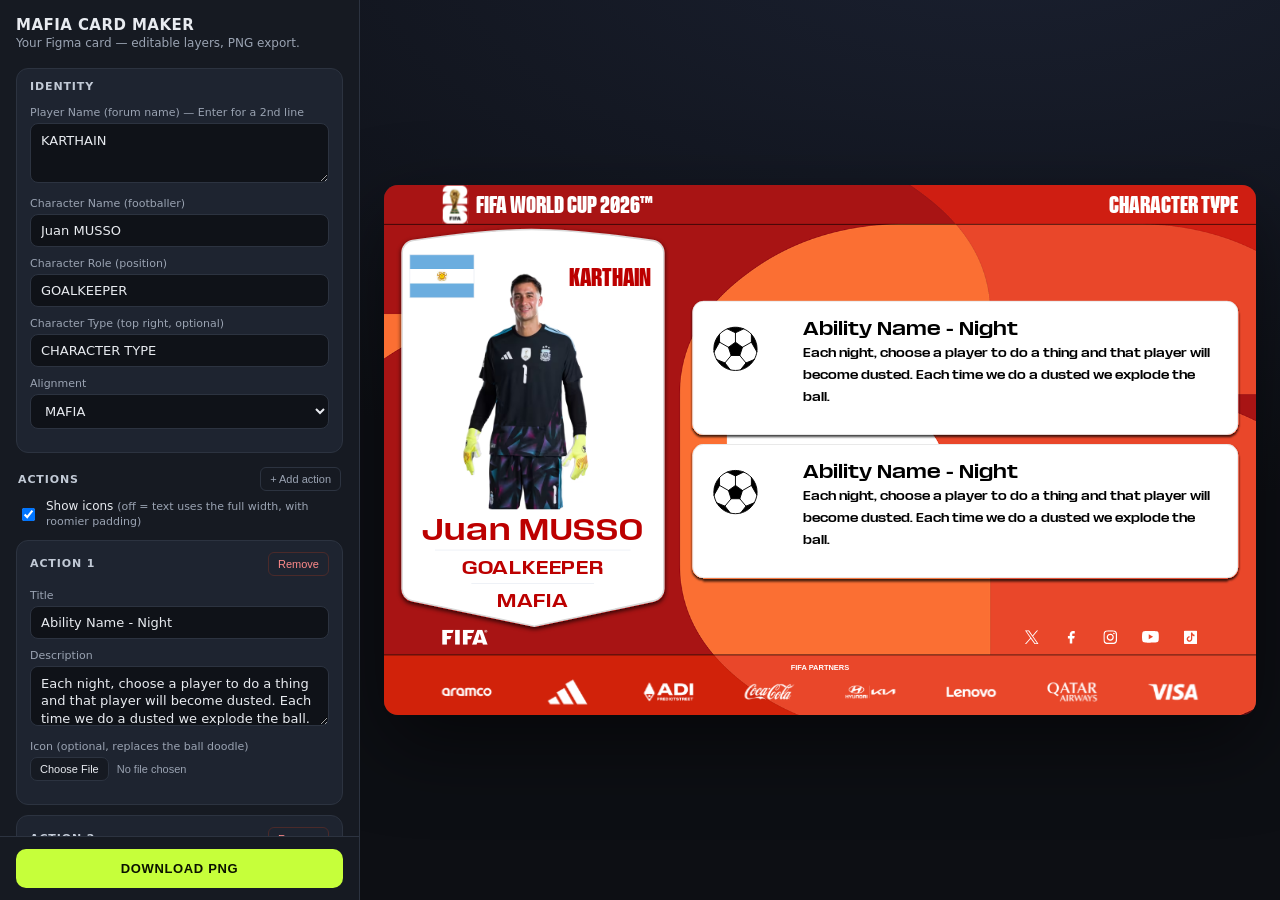
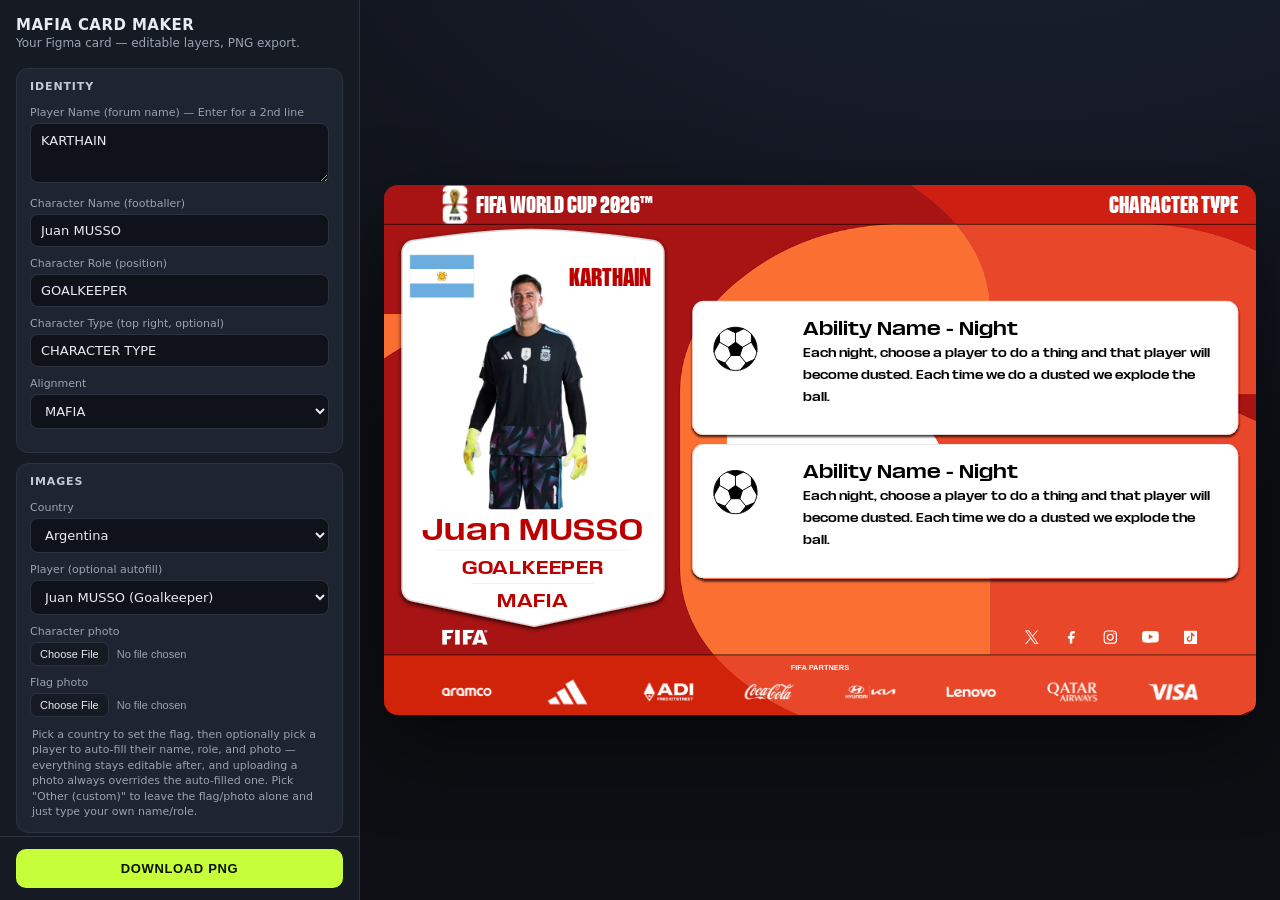
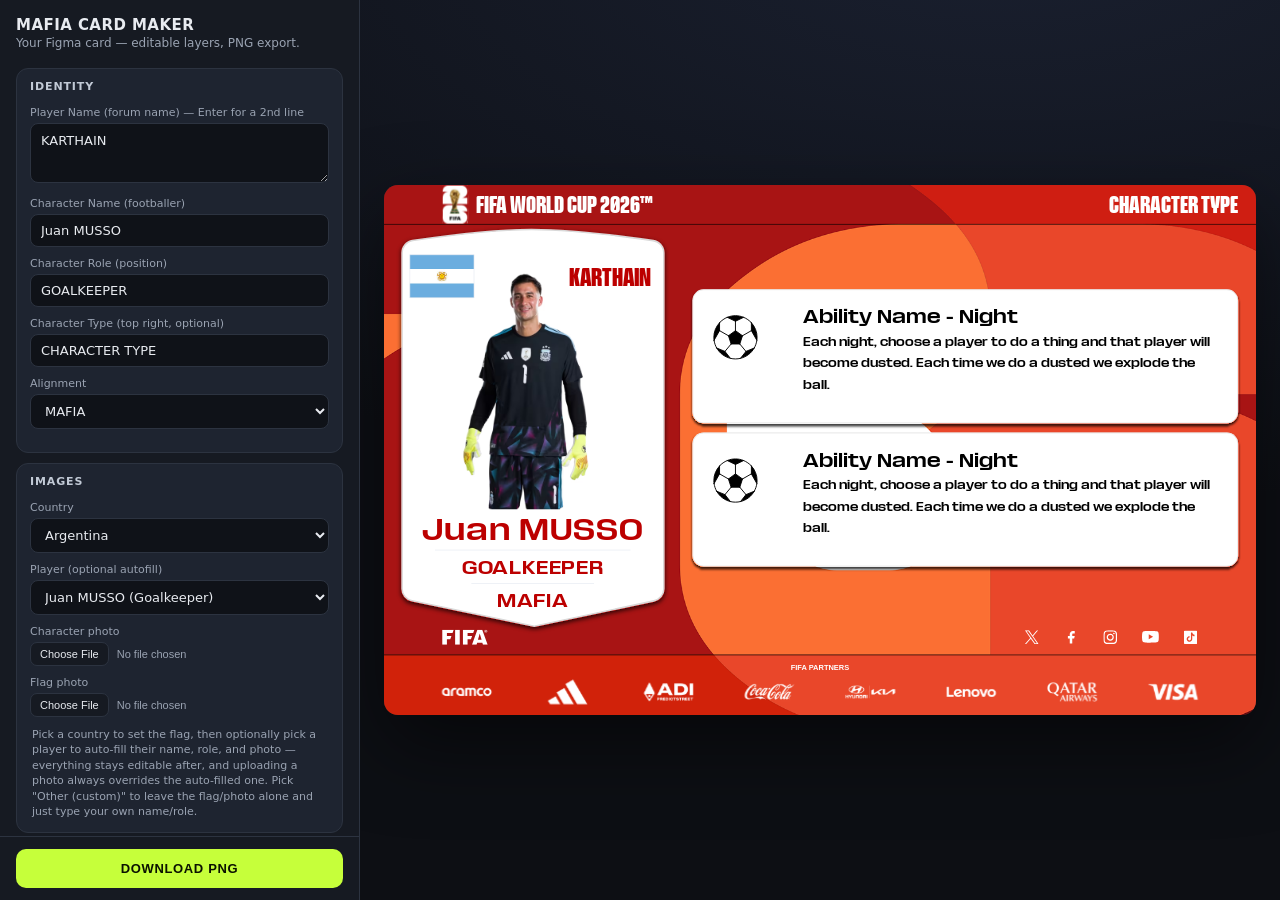
